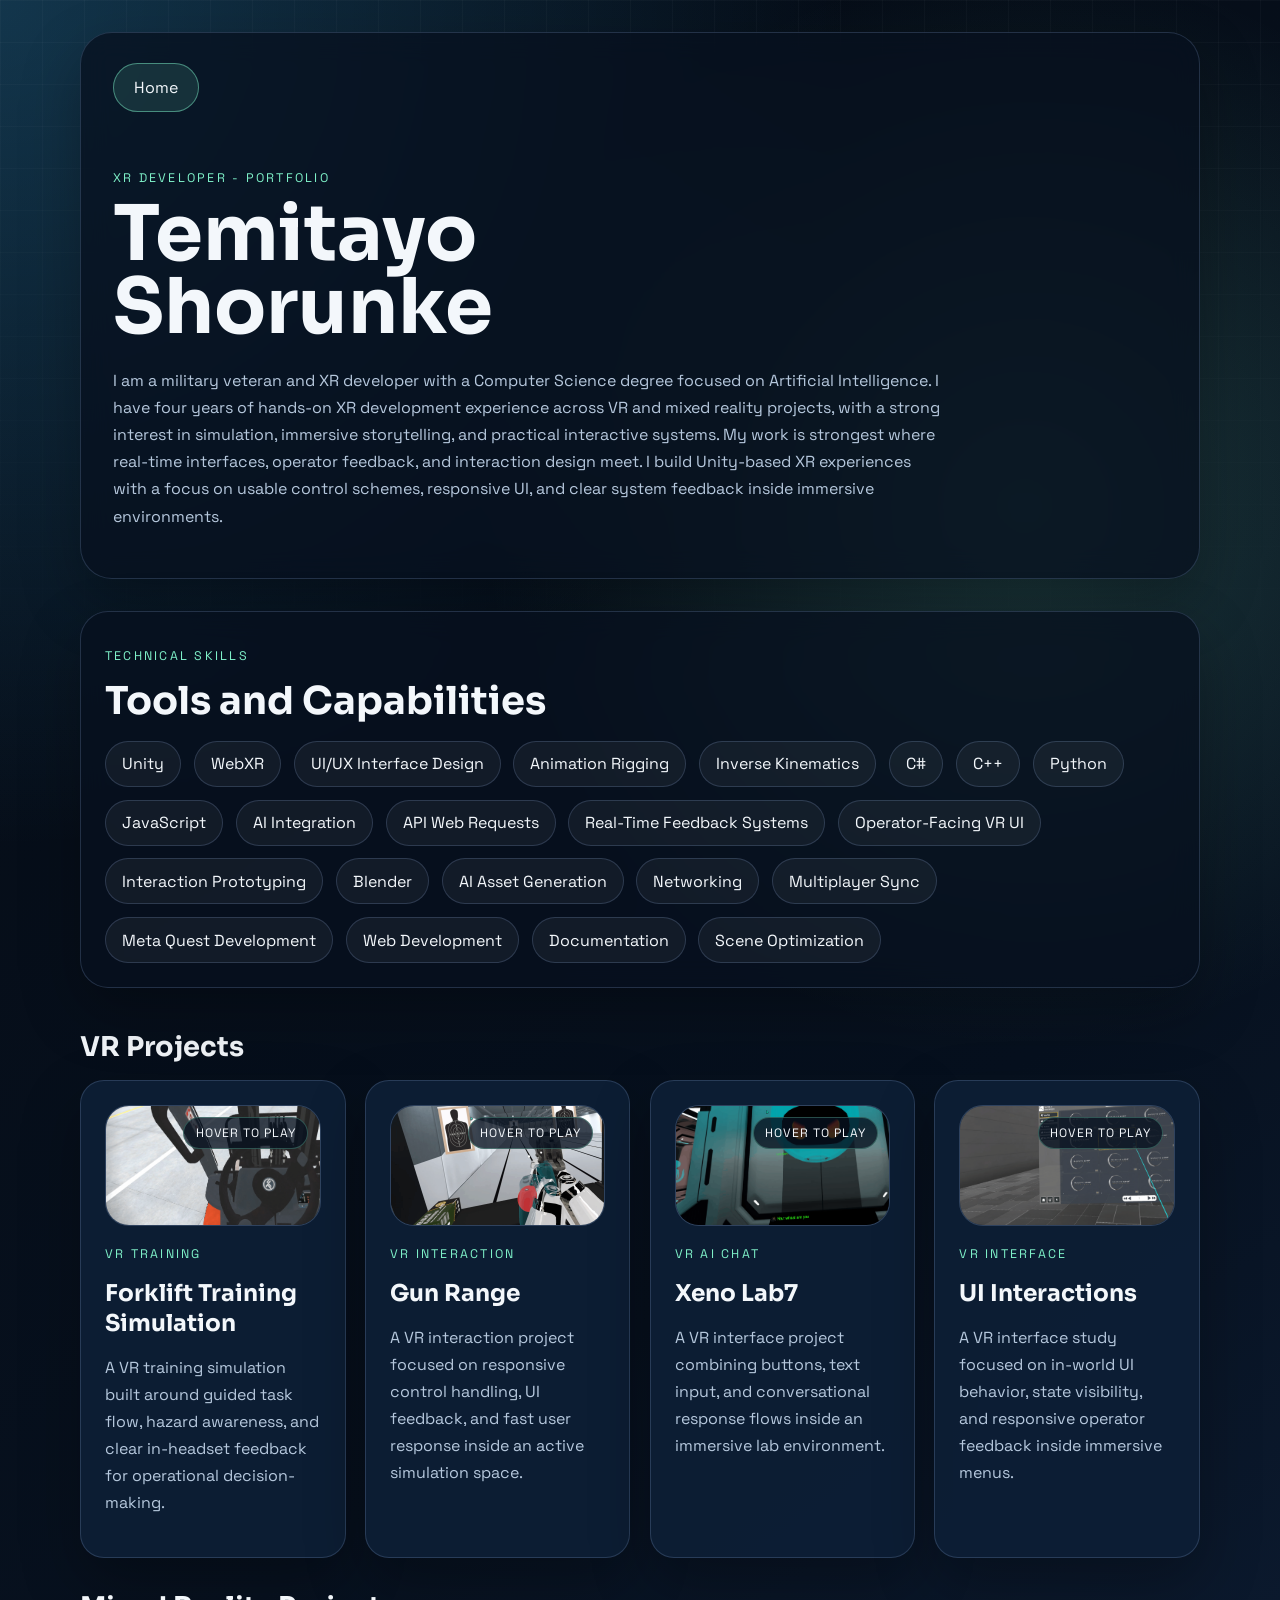
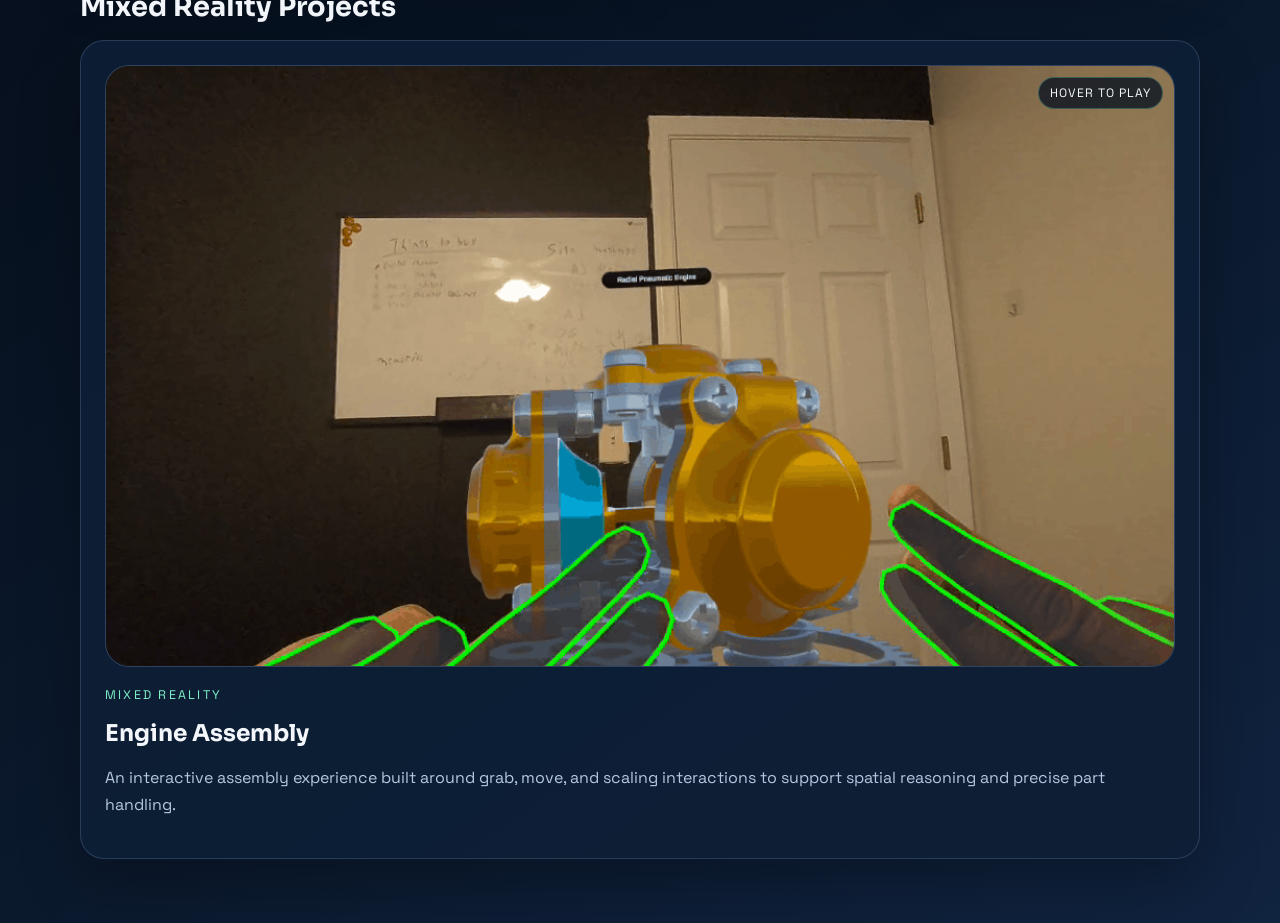
==== index.html @ c0d746cf "Initial portfolio site" ====
<!DOCTYPE html>
<html lang="en">
<head>
  <meta charset="UTF-8">
  <meta name="viewport" content="width=device-width, initial-scale=1.0">
  <title>Temitayo Shorunke | XR Portfolio</title>
  <link rel="preconnect" href="https://fonts.googleapis.com">
  <link rel="preconnect" href="https://fonts.gstatic.com" crossorigin>
  <link href="https://fonts.googleapis.com/css2?family=Space+Grotesk:wght@400;500;700&family=Sora:wght@400;600;700&display=swap" rel="stylesheet">
  <link rel="stylesheet" href="styles.css">
</head>
<body>
  <div class="page-shell">
    <header class="hero">
      <nav class="top-nav">
        <a class="nav-link active" href="index.html">Home</a>
      </nav>
      <p class="eyebrow">XR Developer - Portfolio</p>
      <h1>Temitayo Shorunke</h1>
      <p class="hero-copy">
        I am a military veteran and XR developer with a Computer Science degree focused on Artificial Intelligence.
        I have four years of hands-on XR development experience across VR and mixed reality projects, with a strong
        interest in simulation, immersive storytelling, and practical interactive systems. My work is strongest where
        real-time interfaces, operator feedback, and interaction design meet. I build Unity-based XR experiences with a
        focus on usable control schemes, responsive UI, and clear system feedback inside immersive environments.
      </p>
    </header>

    <main>
      <section class="info-section">
        <div class="info-card">
          <p class="section-label">Technical Skills</p>
          <h2>Tools and Capabilities</h2>
          <div class="skill-cloud">
            <span class="skill-chip">Unity</span>
            <span class="skill-chip">WebXR</span>
            <span class="skill-chip">UI/UX Interface Design</span>
            <span class="skill-chip">Animation Rigging</span>
            <span class="skill-chip">Inverse Kinematics</span>
            <span class="skill-chip">C#</span>
            <span class="skill-chip">C++</span>
            <span class="skill-chip">Python</span>
            <span class="skill-chip">JavaScript</span>
            <span class="skill-chip">AI Integration</span>
            <span class="skill-chip">API Web Requests</span>
            <span class="skill-chip">Real-Time Feedback Systems</span>
            <span class="skill-chip">Operator-Facing VR UI</span>
            <span class="skill-chip">Interaction Prototyping</span>
            <span class="skill-chip">Blender</span>
            <span class="skill-chip">AI Asset Generation</span>
            <span class="skill-chip">Networking</span>
            <span class="skill-chip">Multiplayer Sync</span>
            <span class="skill-chip">Meta Quest Development</span>
            <span class="skill-chip">Web Development</span>
            <span class="skill-chip">Documentation</span>
            <span class="skill-chip">Scene Optimization</span>
          </div>
        </div>

      </section>

      <section class="projects-section">
        <div class="project-group">
          <div class="group-heading">
            <h3>VR Projects</h3>
          </div>
          <div class="project-grid">
            <a class="project-card hover-play-item hover-play-card" href="projects/vr-safety-sim.html">
              <div class="project-image-wrap hover-play-frame">
                <span class="media-hover-hint">Hover to play</span>
                <img class="project-image hover-play-still" src="assets/ppt-media/ForkliftplaceDrive.png" alt="Preview image for Forklift Training Simulation">
                <video class="hover-play-video" muted loop playsinline preload="metadata">
                  <source src="assets/ppt-media/ForkliftplaceDrive.mp4" type="video/mp4">
                </video>
              </div>
              <span class="project-tag">VR Training</span>
              <h3>Forklift Training Simulation</h3>
              <p>
                A VR training simulation built around guided task flow, hazard awareness, and clear in-headset feedback for operational decision-making.
              </p>
            </a>

            <a class="project-card hover-play-item hover-play-card" href="projects/social-vr-studio.html">
              <div class="project-image-wrap hover-play-frame">
                <span class="media-hover-hint">Hover to play</span>
                <img class="project-image hover-play-still" src="assets/ppt-media/image5.png" alt="Preview image for Gun Range">
                <video class="hover-play-video" muted loop playsinline preload="metadata">
                  <source src="assets/ppt-media/image5.mp4" type="video/mp4">
                </video>
              </div>
              <span class="project-tag">VR Interaction</span>
              <h3>Gun Range</h3>
              <p>
                A VR interaction project focused on responsive control handling, UI feedback, and fast user response inside an active simulation space.
              </p>
            </a>

            <a class="project-card hover-play-item hover-play-card" href="projects/museum-time-portal.html">
              <div class="project-image-wrap hover-play-frame">
                <span class="media-hover-hint">Hover to play</span>
                <img class="project-image hover-play-still" src="assets/ppt-media/image10.png" alt="Preview image for Xeno Lab7">
                <video class="hover-play-video" muted loop playsinline preload="metadata">
                  <source src="assets/ppt-media/image10.mp4" type="video/mp4">
                </video>
              </div>
              <span class="project-tag">VR AI Chat</span>
              <h3>Xeno Lab7</h3>
              <p>
                A VR interface project combining buttons, text input, and conversational response flows inside an immersive lab environment.
              </p>
            </a>

            <a class="project-card hover-play-item hover-play-card" href="projects/ui-interactions.html">
              <div class="project-image-wrap hover-play-frame">
                <span class="media-hover-hint">Hover to play</span>
                <img class="project-image hover-play-still" src="assets/ppt-media/uimain.png" alt="Preview image for UI Interactions">
                <video class="hover-play-video" muted loop playsinline preload="metadata">
                  <source src="assets/ppt-media/uimain.mp4" type="video/mp4">
                </video>
              </div>
              <span class="project-tag">VR Interface</span>
              <h3>UI Interactions</h3>
              <p>
                A VR interface study focused on in-world UI behavior, state visibility, and responsive operator feedback inside immersive menus.
              </p>
            </a>
          </div>
        </div>

        <div class="project-group">
          <div class="group-heading">
            <h3>Mixed Reality Projects</h3>
          </div>
          <div class="project-grid">
            <a class="project-card hover-play-item hover-play-card" href="projects/holo-campus-guide.html">
              <div class="project-image-wrap hover-play-frame">
                <span class="media-hover-hint">Hover to play</span>
                <img class="project-image hover-play-still" src="assets/ppt-media/image1.png" alt="Preview image for Engine Assembly">
                <video class="hover-play-video" muted loop playsinline preload="metadata">
                  <source src="assets/ppt-media/image1.mp4" type="video/mp4">
                </video>
              </div>
              <span class="project-tag">Mixed Reality</span>
              <h3>Engine Assembly</h3>
              <p>
                An interactive assembly experience built around grab, move, and scaling interactions to support spatial reasoning and precise part handling.
              </p>
            </a>
          </div>
        </div>
      </section>
    </main>
  </div>
  <script src="hover-play.js"></script>
</body>
</html>
---- styles.css ----
:root {
  --bg: #07111f;
  --panel: rgba(7, 17, 31, 0.76);
  --panel-strong: rgba(14, 31, 54, 0.92);
  --text: #f3f7fb;
  --muted: #b6c8dd;
  --line: rgba(168, 201, 255, 0.18);
  --accent: #7ef0c8;
  --accent-strong: #3ebeff;
  --shadow: 0 24px 60px rgba(0, 0, 0, 0.28);
}

* {
  box-sizing: border-box;
}

body {
  margin: 0;
  min-height: 100vh;
  color: var(--text);
  font-family: "Space Grotesk", sans-serif;
  background:
    radial-gradient(circle at top left, rgba(62, 190, 255, 0.24), transparent 30%),
    radial-gradient(circle at 80% 20%, rgba(126, 240, 200, 0.18), transparent 24%),
    linear-gradient(145deg, #050b14 0%, #07111f 52%, #10233f 100%);
}

body::before {
  content: "";
  position: fixed;
  inset: 0;
  background-image:
    linear-gradient(rgba(255, 255, 255, 0.03) 1px, transparent 1px),
    linear-gradient(90deg, rgba(255, 255, 255, 0.03) 1px, transparent 1px);
  background-size: 42px 42px;
  mask-image: linear-gradient(to bottom, rgba(0, 0, 0, 0.9), transparent 85%);
  pointer-events: none;
}

.page-shell {
  width: min(1120px, calc(100% - 2rem));
  margin: 0 auto;
  padding: 2rem 0 4rem;
}

.top-nav {
  display: flex;
  align-items: center;
  gap: 1rem;
  margin-bottom: 3.5rem;
}

.nav-link {
  color: var(--text);
  text-decoration: none;
  padding: 0.8rem 1.25rem;
  border: 1px solid var(--line);
  border-radius: 999px;
  background: rgba(255, 255, 255, 0.04);
  transition: transform 180ms ease, border-color 180ms ease, background 180ms ease;
}

.nav-link:hover,
.nav-link:focus-visible,
.active {
  transform: translateY(-2px);
  border-color: rgba(126, 240, 200, 0.48);
  background: rgba(126, 240, 200, 0.12);
}

.hero,
.project-page {
  background: var(--panel);
  border: 1px solid var(--line);
  border-radius: 32px;
  backdrop-filter: blur(14px);
  box-shadow: var(--shadow);
}

.hero {
  padding: 2rem;
}

.eyebrow,
.section-label,
.project-tag,
.detail-label {
  text-transform: uppercase;
  letter-spacing: 0.18em;
  font-size: 0.78rem;
  color: var(--accent);
}

h1,
h2,
h3 {
  font-family: "Sora", sans-serif;
  margin: 0;
}

h1 {
  font-size: clamp(2.8rem, 6vw, 5.8rem);
  line-height: 0.95;
  max-width: 10ch;
  margin-top: 0.8rem;
}

.hero-copy,
.project-card p,
.project-summary,
.detail-card p {
  color: var(--muted);
  line-height: 1.7;
  font-size: 1rem;
}

.hero-copy {
  max-width: 52rem;
  margin-top: 1.4rem;
}

.projects-section {
  padding-top: 2.2rem;
}

.info-section {
  display: grid;
  gap: 1.2rem;
  padding-top: 2rem;
}

.info-card {
  background: var(--panel);
  border: 1px solid var(--line);
  border-radius: 28px;
  padding: 1.5rem;
  backdrop-filter: blur(14px);
  box-shadow: var(--shadow);
}

.info-card h2 {
  font-size: clamp(1.6rem, 3vw, 2.4rem);
  margin-top: 0.35rem;
}

.about-grid {
  display: grid;
  grid-template-columns: 1.1fr 0.9fr;
  gap: 1.2rem;
  margin-top: 1rem;
}

.about-grid p,
.bullet-list li {
  color: var(--muted);
  line-height: 1.7;
}

.bullet-list {
  margin: 0;
  padding-left: 1.25rem;
}

.skill-cloud {
  display: flex;
  flex-wrap: wrap;
  gap: 0.8rem;
  margin-top: 1rem;
}

.skill-chip {
  display: inline-flex;
  align-items: center;
  padding: 0.72rem 1rem;
  border: 1px solid var(--line);
  border-radius: 999px;
  background: rgba(255, 255, 255, 0.05);
  color: var(--text);
}

.project-group + .project-group {
  margin-top: 2rem;
}

.section-heading {
  display: flex;
  justify-content: space-between;
  gap: 1rem;
  align-items: end;
  margin-bottom: 1.5rem;
}

.group-heading {
  margin-bottom: 1rem;
}

.group-heading h3 {
  margin-top: 0.4rem;
  font-size: 1.7rem;
}

.section-heading h2 {
  font-size: clamp(2rem, 4vw, 3rem);
}

.project-grid {
  display: grid;
  grid-template-columns: repeat(auto-fit, minmax(240px, 1fr));
  gap: 1.2rem;
}

.project-card,
.detail-card {
  text-decoration: none;
  color: inherit;
  background: var(--panel-strong);
  border: 1px solid var(--line);
  border-radius: 24px;
  padding: 1.5rem;
  box-shadow: var(--shadow);
}

.project-card {
  min-height: 250px;
  transition: transform 180ms ease, border-color 180ms ease, box-shadow 180ms ease;
}

.project-image-wrap {
  position: relative;
  width: 100%;
  aspect-ratio: 16 / 9;
  margin-bottom: 1rem;
  border-radius: 18px;
  overflow: hidden;
  border: 1px solid var(--line);
  background: rgba(255, 255, 255, 0.05);
}

.project-image {
  display: block;
  width: 100%;
  height: 100%;
  object-fit: cover;
}

.hover-play-frame {
  position: relative;
  overflow: hidden;
  border-radius: inherit;
  background: rgba(255, 255, 255, 0.04);
}

.hover-play-still,
.hover-play-video {
  display: block;
  width: 100%;
  height: 100%;
  object-fit: cover;
}

.hover-play-video {
  position: absolute;
  inset: 0;
  opacity: 0;
  pointer-events: none;
  transition: opacity 180ms ease;
}

.hover-play-item.is-playing .hover-play-video {
  opacity: 1;
}

.hover-play-item.is-playing .hover-play-still {
  opacity: 0;
}

.project-card:hover,
.project-card:focus-visible {
  transform: translateY(-6px);
  border-color: rgba(62, 190, 255, 0.55);
  box-shadow: 0 28px 70px rgba(0, 0, 0, 0.34);
}

.project-card h3,
.project-title {
  margin-top: 0.9rem;
  margin-bottom: 0.8rem;
  font-size: 1.45rem;
}

.project-page {
  padding: 2rem;
}

.project-header {
  display: grid;
  gap: 1.5rem;
  align-items: start;
}

.project-summary {
  margin-top: 1rem;
  max-width: 48rem;
}

.detail-stack {
  display: grid;
  grid-template-columns: repeat(2, minmax(0, 1fr));
  gap: 1rem;
}

.detail-card h2 {
  font-size: 1.1rem;
  margin: 0.5rem 0 0.7rem;
}

.video-card {
  margin-top: 1.5rem;
  text-decoration: none;
  color: inherit;
  background: var(--panel-strong);
  border: 1px solid var(--line);
  border-radius: 24px;
  padding: 1.5rem;
  box-shadow: var(--shadow);
}

.project-media-card {
  margin-top: 1.5rem;
  background: var(--panel-strong);
  border: 1px solid var(--line);
  border-radius: 24px;
  padding: 1.5rem;
  box-shadow: var(--shadow);
}

.project-media-frame {
  width: 100%;
  margin-top: 1rem;
  border-radius: 18px;
  overflow: hidden;
  border: 1px solid var(--line);
  background: rgba(255, 255, 255, 0.04);
}

.project-media-frame img {
  display: block;
  width: 100%;
  height: auto;
}

.project-media-grid {
  display: grid;
  grid-template-columns: repeat(2, minmax(0, 1fr));
  gap: 1rem;
  margin-top: 1rem;
}

.project-media-item {
  position: relative;
  background: rgba(255, 255, 255, 0.04);
  border: 1px solid var(--line);
  border-radius: 18px;
  overflow: hidden;
  transition: transform 180ms ease, border-color 180ms ease, box-shadow 180ms ease;
}

.project-media-item:hover,
.project-media-item:focus-within {
  transform: translateY(-4px);
  border-color: rgba(126, 240, 200, 0.42);
  box-shadow: 0 20px 40px rgba(0, 0, 0, 0.22);
}

.hover-play-item {
  outline: none;
}

.hover-play-card .project-image-wrap {
  margin-bottom: 1rem;
}

.hover-play-card .media-hover-hint {
  top: 0.7rem;
  right: 0.7rem;
}

.project-media-item img {
  display: block;
  width: 100%;
  height: auto;
}

.project-media-item .hover-play-frame {
  aspect-ratio: 16 / 9;
  border-bottom: 1px solid var(--line);
}

.media-hover-hint {
  position: absolute;
  top: 0.85rem;
  right: 0.85rem;
  z-index: 1;
  padding: 0.45rem 0.7rem;
  border-radius: 999px;
  border: 1px solid rgba(126, 240, 200, 0.28);
  background: rgba(7, 17, 31, 0.78);
  color: var(--text);
  font-size: 0.76rem;
  letter-spacing: 0.08em;
  text-transform: uppercase;
}

.project-media-caption {
  padding: 0.85rem 1rem 1rem;
  color: var(--muted);
  font-size: 0.95rem;
}

.video-frame {
  position: relative;
  width: 100%;
  padding-top: 56.25%;
  margin-top: 1rem;
  border-radius: 18px;
  overflow: hidden;
  border: 1px solid var(--line);
  background: rgba(255, 255, 255, 0.04);
}

.video-frame iframe {
  position: absolute;
  inset: 0;
  width: 100%;
  height: 100%;
  border: 0;
}

.video-link-row {
  margin-top: 1rem;
}

.video-link {
  display: inline-flex;
  align-items: center;
  color: var(--accent);
  text-decoration: none;
  border-bottom: 1px solid transparent;
}

.video-link:hover,
.video-link:focus-visible {
  border-color: var(--accent);
}

@media (max-width: 800px) {
  .page-shell {
    width: min(100% - 1rem, 1120px);
    padding-top: 1rem;
  }

  .hero,
  .project-page {
    padding: 1.3rem;
    border-radius: 24px;
  }

  .section-heading,
  .project-header {
    grid-template-columns: 1fr;
  }

  .about-grid {
    grid-template-columns: 1fr;
  }

  .project-media-grid {
    grid-template-columns: 1fr;
  }

  .detail-stack {
    grid-template-columns: 1fr;
  }

  .top-nav {
    margin-bottom: 2rem;
  }
}
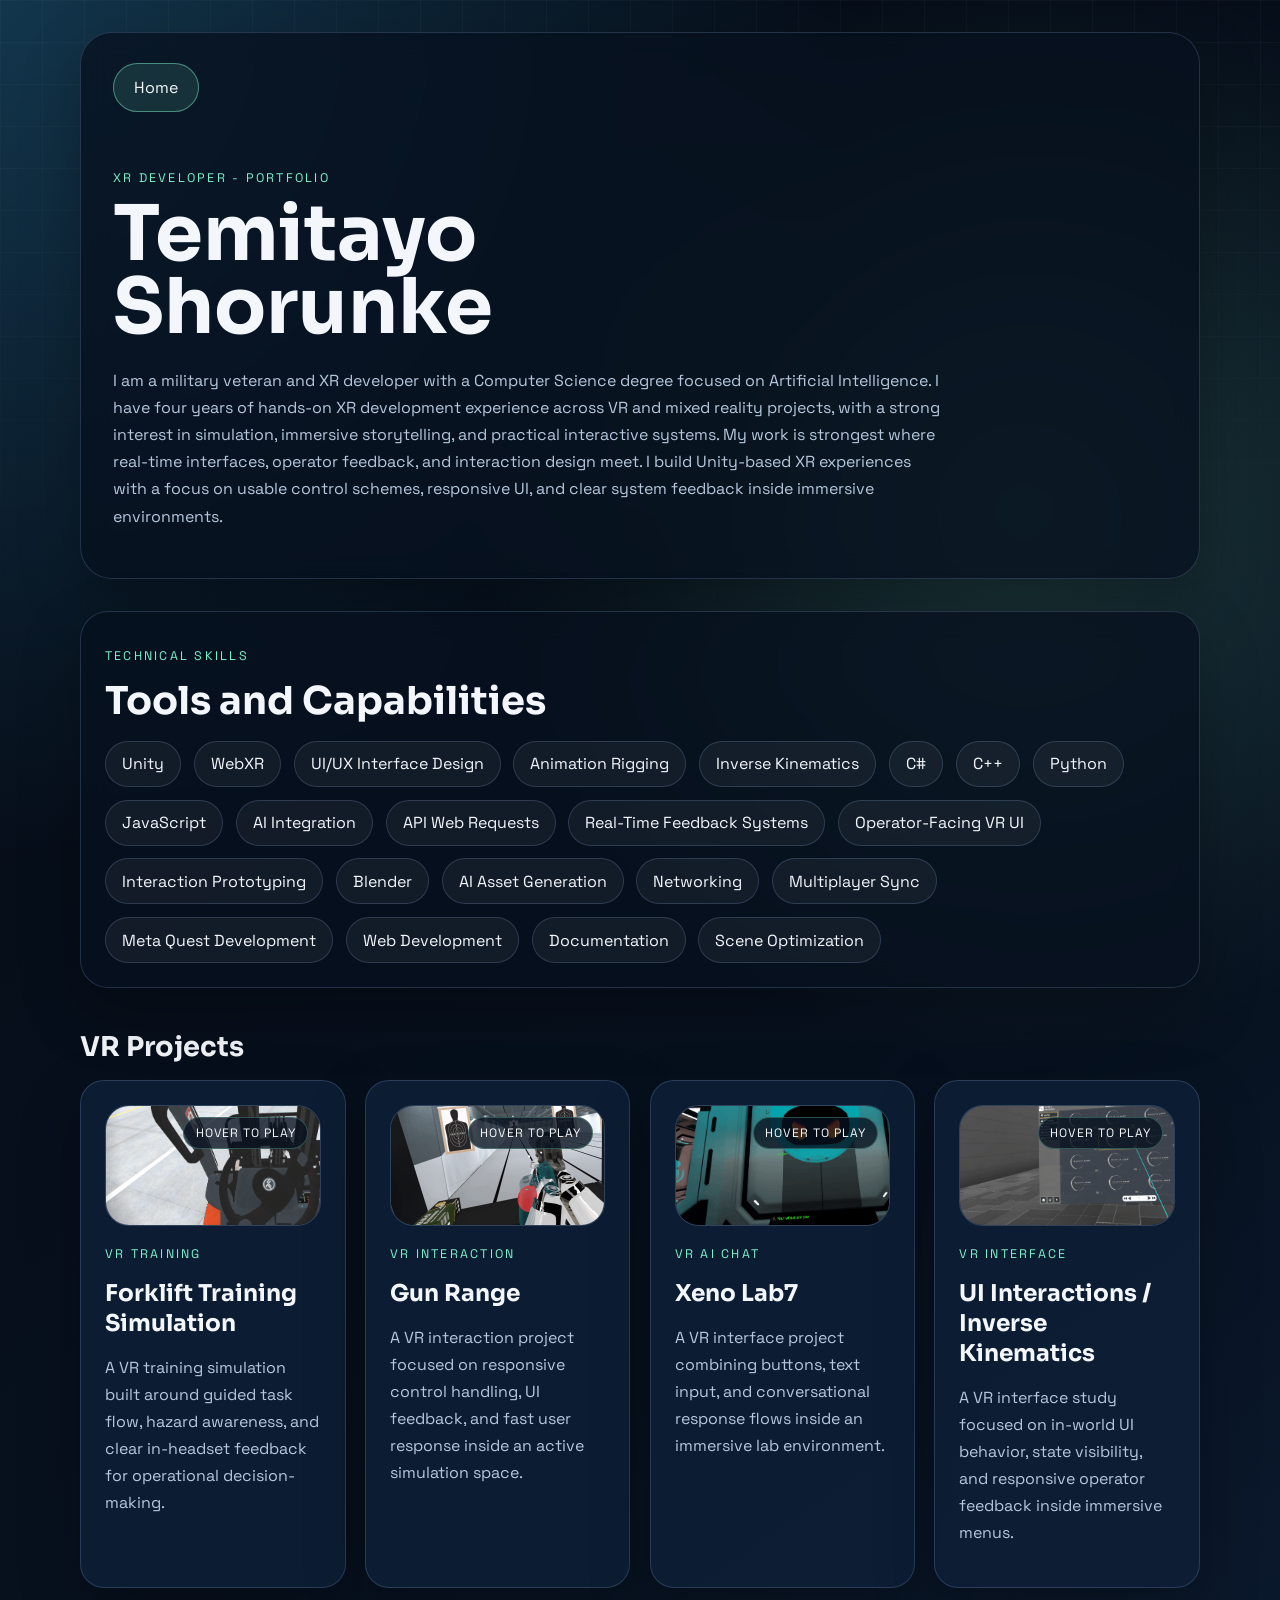
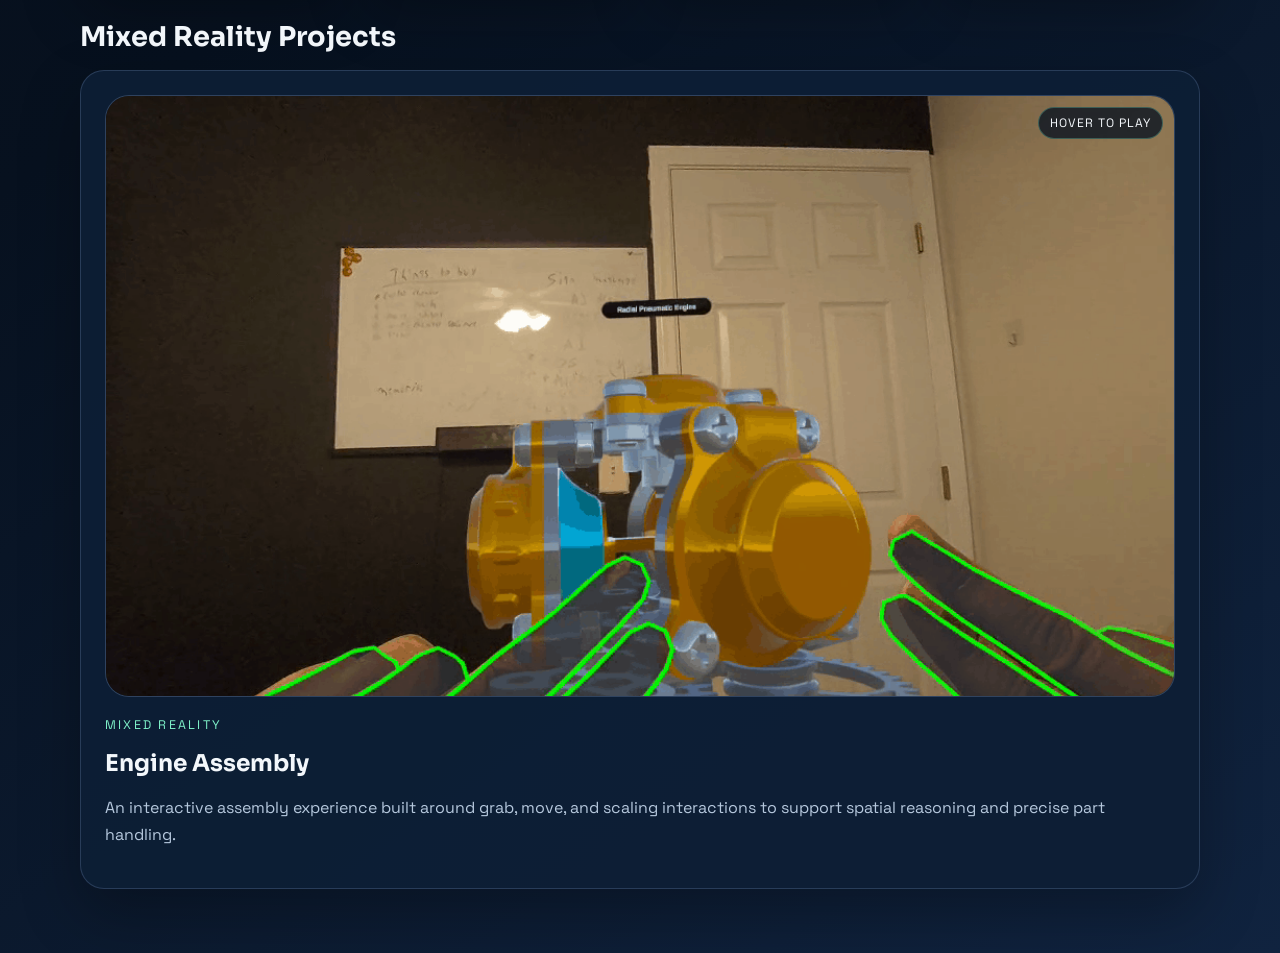
==== commit 0d8dc83a: "inverse" ====
--- a/index.html
+++ b/index.html
@@ -119,7 +119,7 @@
                 </video>
               </div>
               <span class="project-tag">VR Interface</span>
-              <h3>UI Interactions</h3>
+              <h3>UI Interactions / Inverse Kinematics</h3>
               <p>
                 A VR interface study focused on in-world UI behavior, state visibility, and responsive operator feedback inside immersive menus.
               </p>
@@ -154,3 +154,5 @@
   <script src="hover-play.js"></script>
 </body>
 </html>
+
+
